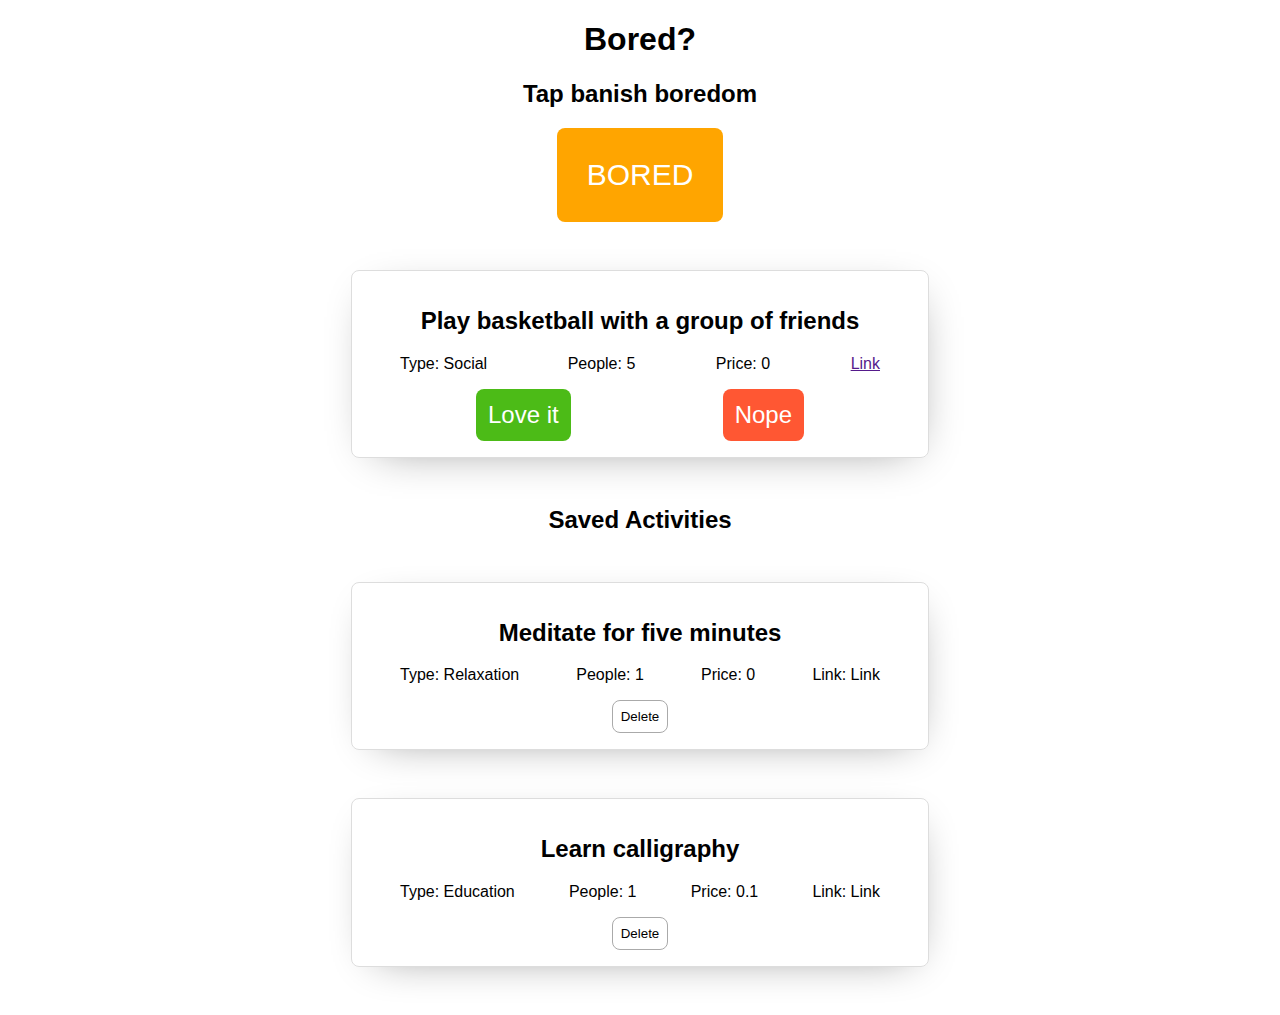
==== banish-Boredom/index.html @ 4a059534 "Banish Boredom: 1" ====
<!DOCTYPE html>
<html lang="en">
  <head>
    <meta charset="UTF-8" />
    <meta http-equiv="X-UA-Compatible" content="IE=edge" />
    <meta name="viewport" content="width=device-width, initial-scale=1.0" />
    <title>Document</title>

    <link rel="stylesheet" href="style.css" />
  </head>
  <body>
    <div id="container" class="center">
      <h1>Bored?</h1>
      <h2>Tap banish boredom</h2>

      <button id="bored-button">BORED</button>

      <div class="card" id="primary-card">
        <h2 id="activity">Play basketball with a group of friends</h3>
        <div class="flex-row">
          <div class="item">Type: <span id="type">Social</span></div>
          <div class="item">People: <span id="participants">5</span></div>
          <div class="item">Price: <span id="price">0</span></div>
          <div class="item" id="link-container"><a id="link" href="">Link</a></div>
        </div>
        <div class="flex-buttons">
          <button id="like-button">Love it</button>
          <button id="nope-button">Nope</button>
        </div>
      </div>

      <div id="list">
        <h2>Saved Activities</h2>
        <div class="card">
          <h2 id="activity">Meditate for five minutes</h3>
          <div class="flex-row">
            <div class="item">Type: Relaxation</div>
            <div class="item">People: 1</div>
            <div class="item">Price: 0</div>
            <div class="link">Link: Link</div>
          </div>
          <button class="delete-button">Delete</button>
        </div>
      </div>
        <div class="card">
          <h2 id="activity">Learn calligraphy</h3>
          <div class="flex-row">
            <div class="item">Type: Education</div>
            <div class="item">People: 1</div>
            <div class="item">Price: 0.1</div>
            <div class="link">Link: Link</div>
          </div>
          <button class="delete-button">Delete</button>
        </div>
      </div>
    </div>
  </body>
  <script src="main.js"></script>
</html>
---- banish-Boredom/style.css ----
body {
    font-family: "Open Sans", "Helvetica Neue", sans-serif;
  }
  
  #container {
    width: 800px;
    margin: auto;
  }
  
  .center {
    text-align: center;
  }
  
  ul {
    font-size: 20px;
    line-height: 35px;
    padding: 0;
  }
  
  form {
    font-size: 18px;
  }
  
  #bored-button {
    border-radius: 8px;
    padding: 30px;
    font-size: 30px;
    border: none;
    color: white;
    background-color: orange;
    cursor: pointer;
  }
  
  input {
    padding: 5px;
    border-radius: 5px;
    border: 1px solid gray;
  }
  
  li {
    list-style-type: none;
  }
  
  #red-text {
    color: red;
  }
  
  #blue-text {
    color: blue;
  }
  
  .title-large {
    font-size: 48px;
    font-weight: bold;
  }
  
  .title-small {
    font-size: 24px;
    font-weight: bold;
  }
  
  .hidden {
    display: none;
  }
  
  .warning {
    color: orangered;
  }
  
  .card {
    padding: 16px 48px;
    margin: 48px auto;
    border: 1px solid #ddd;
    box-shadow: 4px 10px 44px -22px rgba(133, 133, 133, 1);
    border-radius: 8px;
    max-width: 60%;
  }
  
  .flex-row {
    display: flex;
    flex-direction: row;
    justify-content: space-between;
  }
  
  .flex-buttons {
    margin-top: 16px;
    display: flex;
    flex-direction: row;
    justify-content: space-around;
  }
  
  #like-button {
    border-radius: 8px;
    padding: 12px;
    font-size: 24px;
    border: none;
    color: white;
    background-color: #4cbb17;
    cursor: pointer;
  }
  
  #nope-button {
    border-radius: 8px;
    padding: 12px;
    font-size: 24px;
    border: none;
    color: white;
    background-color: #ff5733;
    cursor: pointer;
  }
  
  .delete-button {
    margin-top: 16px;
    padding: 8px;
    border: 1px solid #aaa;
    border-radius: 8px;
    background-color: white;
    cursor: pointer;
  }
  
  #type {
    text-transform: capitalize;
  }
  
  #placeholder-card {
    display: none;
  }
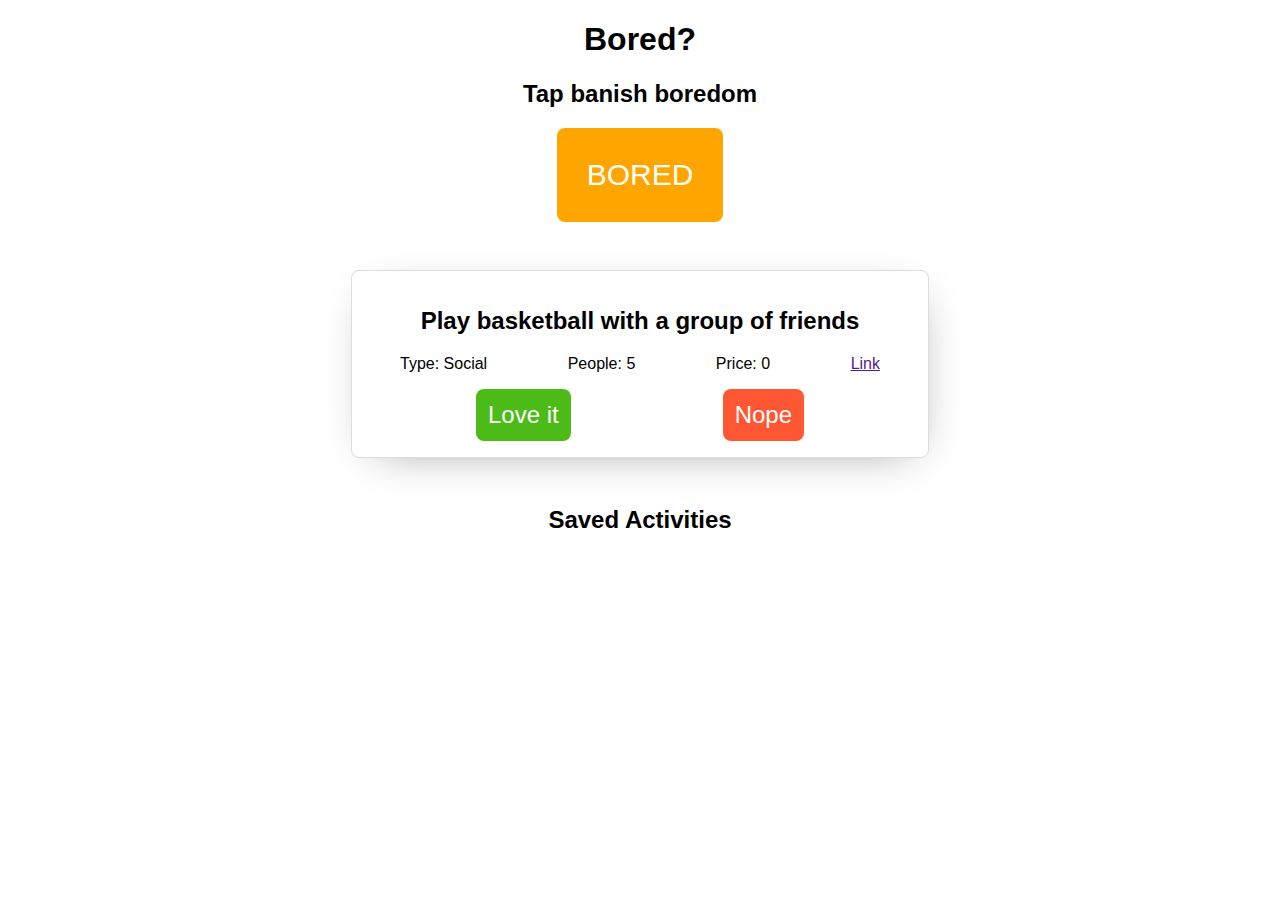
==== commit e97b2cb7: "Banish Boredom: 4" ====
--- a/banish-Boredom/index.html
+++ b/banish-Boredom/index.html
@@ -1,22 +1,24 @@
 <!DOCTYPE html>
 <html lang="en">
-  <head>
-    <meta charset="UTF-8" />
-    <meta http-equiv="X-UA-Compatible" content="IE=edge" />
-    <meta name="viewport" content="width=device-width, initial-scale=1.0" />
-    <title>Document</title>
 
-    <link rel="stylesheet" href="style.css" />
-  </head>
-  <body>
-    <div id="container" class="center">
-      <h1>Bored?</h1>
-      <h2>Tap banish boredom</h2>
+<head>
+  <meta charset="UTF-8" />
+  <meta http-equiv="X-UA-Compatible" content="IE=edge" />
+  <meta name="viewport" content="width=device-width, initial-scale=1.0" />
+  <title>Document</title>
 
-      <button id="bored-button">BORED</button>
+  <link rel="stylesheet" href="style.css" />
+</head>
 
-      <div class="card" id="primary-card">
-        <h2 id="activity">Play basketball with a group of friends</h3>
+<body>
+  <div id="container" class="center">
+    <h1>Bored?</h1>
+    <h2>Tap banish boredom</h2>
+
+    <button id="bored-button">BORED</button>
+
+    <div class="card" id="primary-card">
+      <h2 id="activity">Play basketball with a group of friends</h3>
         <div class="flex-row">
           <div class="item">Type: <span id="type">Social</span></div>
           <div class="item">People: <span id="participants">5</span></div>
@@ -27,33 +29,24 @@
           <button id="like-button">Love it</button>
           <button id="nope-button">Nope</button>
         </div>
-      </div>
+    </div>
 
-      <div id="list">
-        <h2>Saved Activities</h2>
-        <div class="card">
-          <h2 id="activity">Meditate for five minutes</h3>
-          <div class="flex-row">
-            <div class="item">Type: Relaxation</div>
-            <div class="item">People: 1</div>
-            <div class="item">Price: 0</div>
-            <div class="link">Link: Link</div>
-          </div>
-          <button class="delete-button">Delete</button>
+    <h2>Saved Activities</h2>
+    <div id="list">
+    </div>
+    <div class="card" id="placeholder-card">
+      <h2 class="activity">Play basketball with a group of friends</h3>
+        <div class="flex-row">
+          <div class="item">Type: <span class="type">Social</span></div>
+          <div class="item">People: <span class="participants">5</span></div>
+          <div class="item">Price: <span class="price">0</span></div>
+          <div class="item link-container" hidden><a class="link" href="">Link</a></div>
         </div>
-      </div>
-        <div class="card">
-          <h2 id="activity">Learn calligraphy</h3>
-          <div class="flex-row">
-            <div class="item">Type: Education</div>
-            <div class="item">People: 1</div>
-            <div class="item">Price: 0.1</div>
-            <div class="link">Link: Link</div>
-          </div>
-          <button class="delete-button">Delete</button>
-        </div>
-      </div>
+        <button class="delete-button">Delete</button>
     </div>
-  </body>
-  <script src="main.js"></script>
+  </div>
+  </div>
+</body>
+<script src="main.js"></script>
+
 </html>